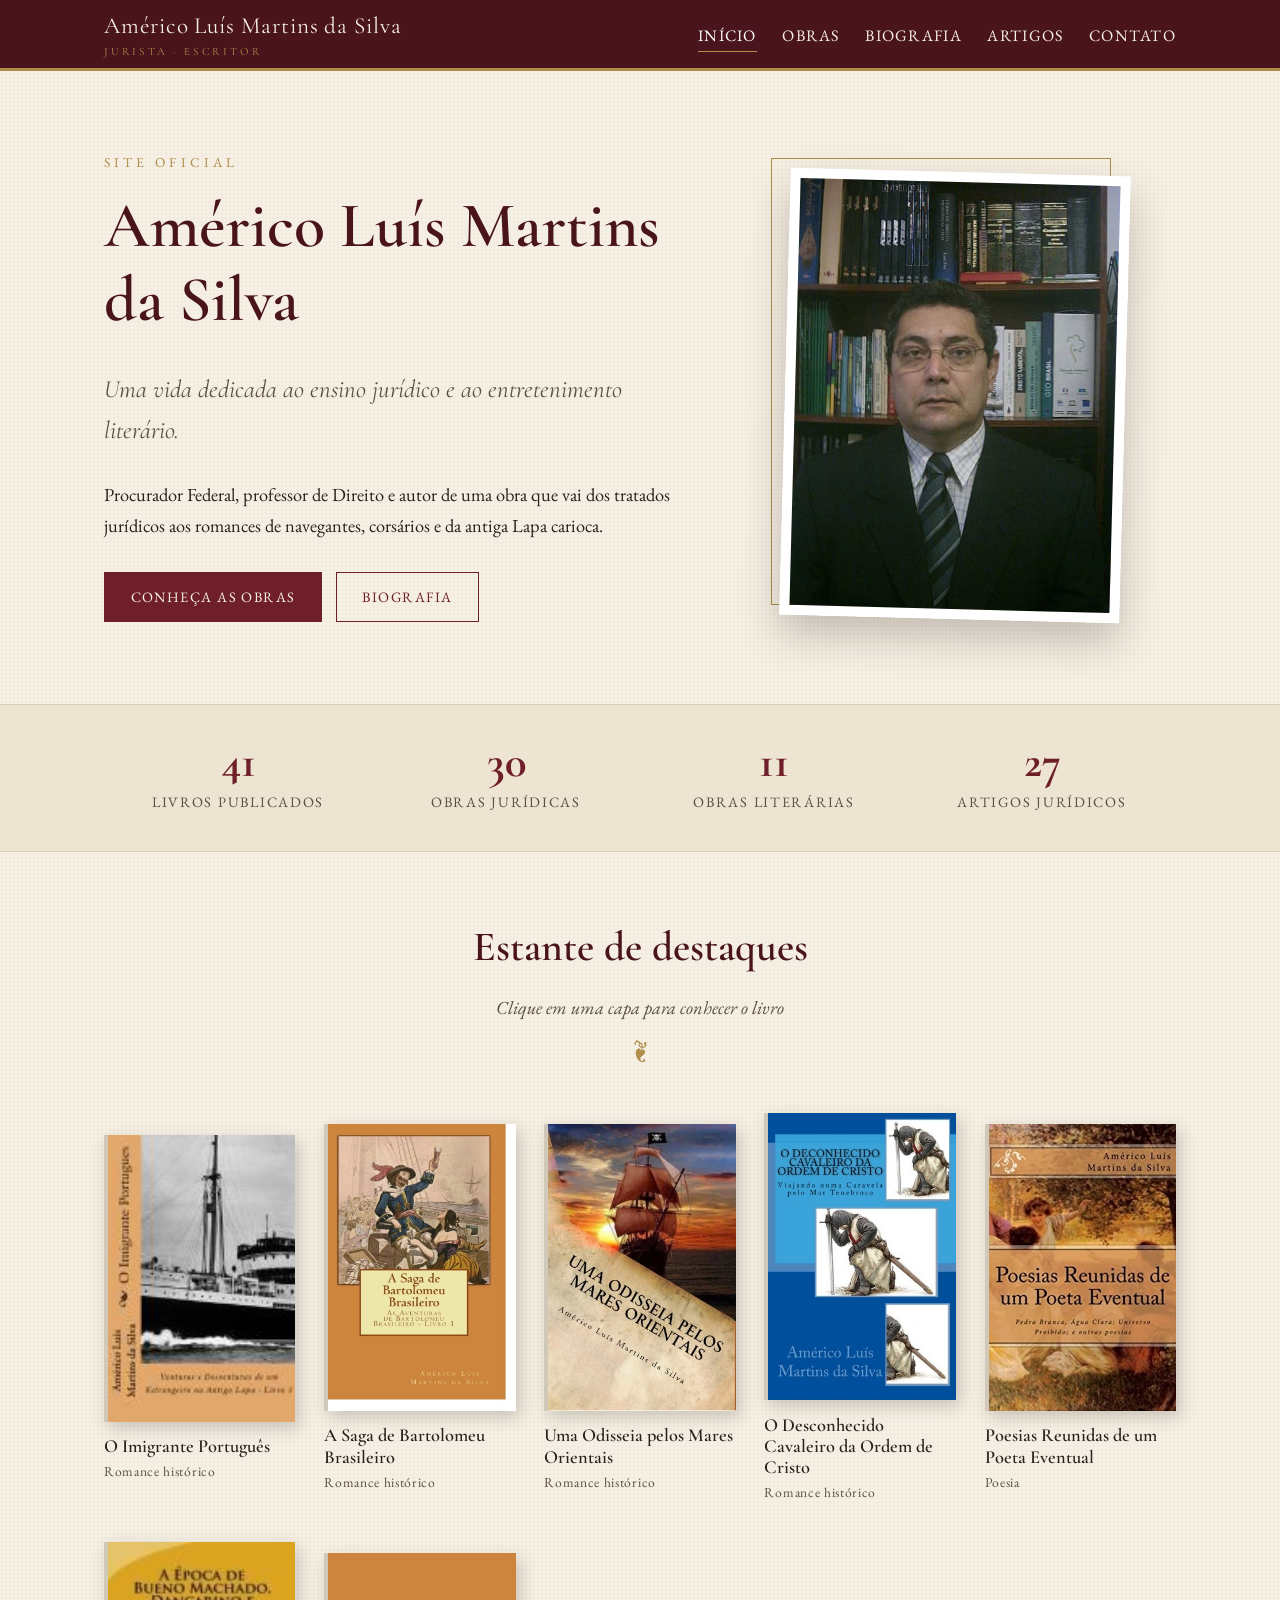
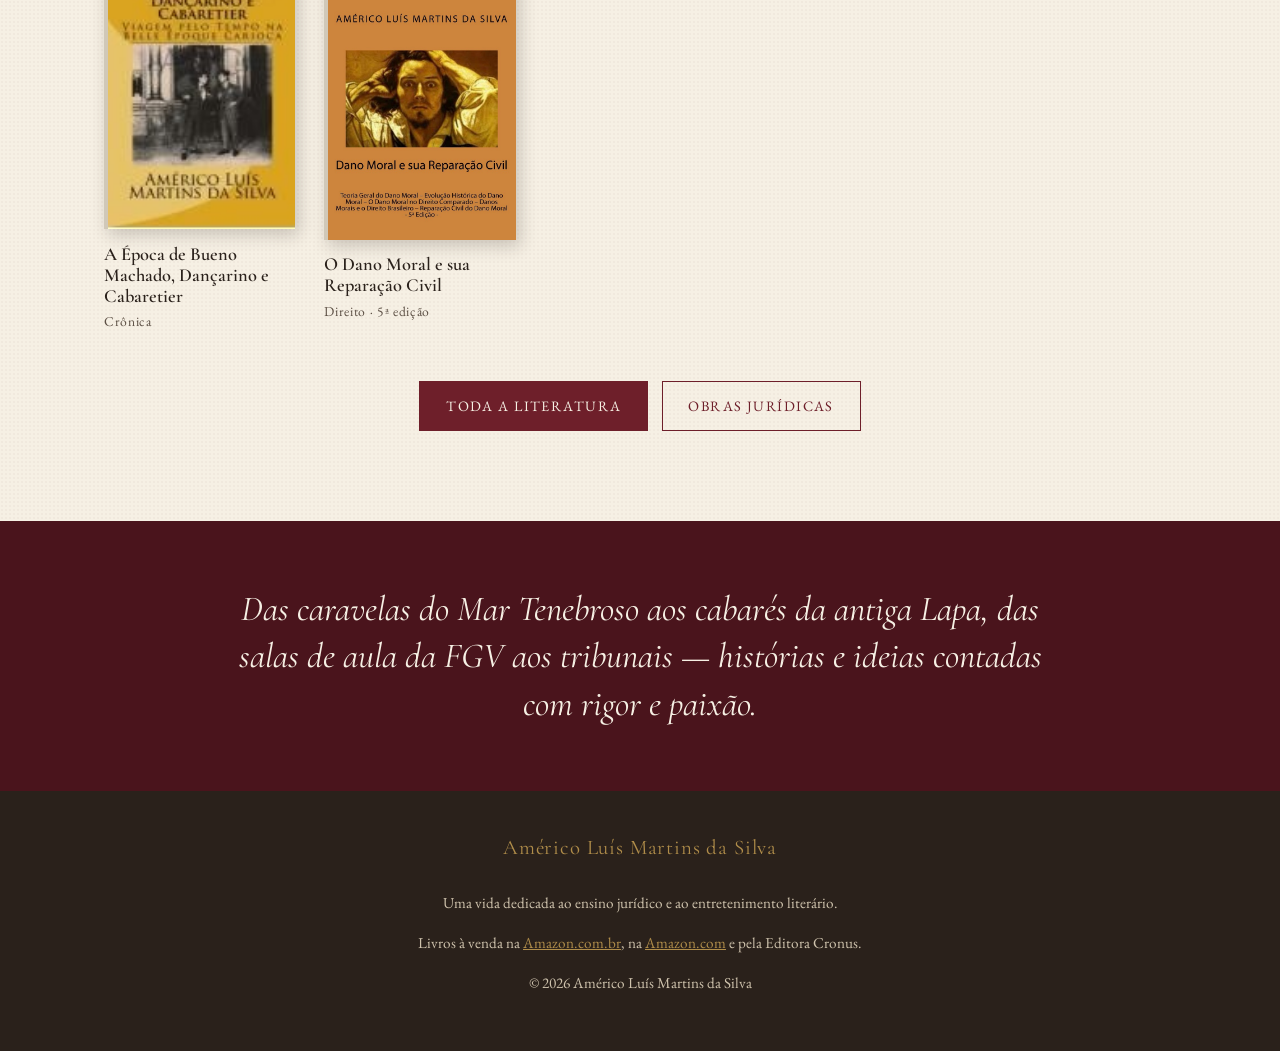
==== index.html @ 578643ec "Site novo de Américo Luís Martins da Silva Co-Authored-By: Claude Opus 5.5 <noreply@anthropic.com>" ====
<!doctype html>
<html lang="pt-BR">
<head>
  <meta charset="utf-8">
  <meta name="viewport" content="width=device-width, initial-scale=1">
  <title>Américo Luís Martins da Silva — Jurista e Escritor</title>
  <meta name="description" content="Site oficial de Américo Luís Martins da Silva, Procurador Federal, professor e autor de mais de 40 livros de Direito, romances históricos, contos e poesia.">
  <link rel="preconnect" href="https://fonts.googleapis.com">
  <link rel="preconnect" href="https://fonts.gstatic.com" crossorigin>
  <link href="https://fonts.googleapis.com/css2?family=Cormorant+Garamond:ital,wght@0,500;0,600;1,500&family=EB+Garamond:ital@0;1&display=swap" rel="stylesheet">
  <link rel="stylesheet" href="css/estilo.css">
</head>
<body>
  <header id="topo"></header>

  <main>
    <section class="heroi">
      <div class="container">
        <div>
          <div class="sobretitulo">Site oficial</div>
          <h1>Américo Luís Martins da Silva</h1>
          <p class="lema">Uma vida dedicada ao ensino jurídico e ao entretenimento literário.</p>
          <p>Procurador Federal, professor de Direito e autor de uma obra que vai dos tratados jurídicos aos romances de navegantes, corsários e da antiga Lapa carioca.</p>
          <p style="margin-top:2rem">
            <a class="botao" href="obras.html">Conheça as obras</a>
            <a class="botao vazado" href="biografia.html">Biografia</a>
          </p>
        </div>
        <figure class="retrato" style="margin:0">
          <img src="img/autor.jpg" alt="Retrato de Américo Luís Martins da Silva diante de sua estante de livros">
        </figure>
      </div>
    </section>

    <section class="numeros" aria-label="A obra em números">
      <div class="container">
        <div><strong data-conta="todas">0</strong><span>Livros publicados</span></div>
        <div><strong data-conta="direito">0</strong><span>Obras jurídicas</span></div>
        <div><strong data-conta="literatura">0</strong><span>Obras literárias</span></div>
        <div><strong>27</strong><span>Artigos jurídicos</span></div>
      </div>
    </section>

    <section class="secao">
      <div class="container">
        <div class="secao-titulo">
          <h2>Estante de destaques</h2>
          <p>Clique em uma capa para conhecer o livro</p>
        </div>
        <div class="estante" id="destaques"></div>
        <p style="text-align:center;margin-top:3rem">
          <a class="botao" href="obras.html#literatura">Toda a literatura</a>
          <a class="botao vazado" href="obras.html#direito">Obras jurídicas</a>
        </p>
      </div>
    </section>

    <section class="citacao">
      <blockquote>
        Das caravelas do Mar Tenebroso aos cabarés da antiga Lapa, das salas de aula da FGV aos tribunais — histórias e ideias contadas com rigor e paixão.
      </blockquote>
    </section>
  </main>

  <footer id="rodape"></footer>
  <script src="js/obras.js"></script>
  <script src="js/site.js"></script>
</body>
</html>
---- css/estilo.css ----
/* Américo Luís Martins da Silva — estilo clássico literário */
:root {
  --papel: #f6f0e4;
  --papel-2: #ede4d1;
  --tinta: #2a211b;
  --tinta-suave: #5c4f44;
  --vinho: #6e1f2a;
  --vinho-escuro: #4a141c;
  --ouro: #b08d4a;
  --linha: #d8ccb4;
  --serif-titulo: "Cormorant Garamond", "Garamond", "Times New Roman", serif;
  --serif-texto: "EB Garamond", "Georgia", serif;
  --largura: 1120px;
}
* { box-sizing: border-box; }
html { scroll-behavior: smooth; }
body {
  margin: 0; background: var(--papel); color: var(--tinta);
  font-family: var(--serif-texto); font-size: 1.15rem; line-height: 1.65;
  background-image: radial-gradient(rgba(110,31,42,.035) 1px, transparent 1px);
  background-size: 4px 4px;
}
img { max-width: 100%; display: block; }
a { color: var(--vinho); }
a:hover { color: var(--vinho-escuro); }
h1, h2, h3 { font-family: var(--serif-titulo); font-weight: 600; line-height: 1.15; margin: 0 0 .5em; }
.container { max-width: var(--largura); margin: 0 auto; padding: 0 1.5rem; }

/* Cabeçalho */
.topo { background: var(--vinho-escuro); color: var(--papel); border-bottom: 3px solid var(--ouro); position: sticky; top: 0; z-index: 10; }
.topo .container { display: flex; align-items: center; justify-content: space-between; gap: 1rem; min-height: 68px; }
.marca { font-family: var(--serif-titulo); font-size: 1.45rem; letter-spacing: .04em; color: var(--papel); text-decoration: none; white-space: nowrap; }
.marca:hover { color: #fff; }
.marca small { display: block; font-size: .7rem; letter-spacing: .25em; text-transform: uppercase; color: var(--ouro); margin-top: -2px; }
.menu { display: flex; gap: 1.6rem; list-style: none; margin: 0; padding: 0; }
.menu a { color: var(--papel); text-decoration: none; font-size: 1rem; letter-spacing: .08em; text-transform: uppercase; padding: .3rem 0; border-bottom: 1px solid transparent; }
.menu a:hover, .menu a[aria-current="page"] { border-bottom-color: var(--ouro); color: #fff; }
.menu-botao { display: none; background: none; border: 1px solid var(--ouro); color: var(--papel); font: inherit; padding: .3rem .7rem; cursor: pointer; }

/* Herói */
.heroi { padding: 5rem 0 4rem; border-bottom: 1px solid var(--linha); }
.heroi .container { display: grid; grid-template-columns: 1.3fr 1fr; gap: 3.5rem; align-items: center; }
.sobretitulo { font-size: .85rem; letter-spacing: .3em; text-transform: uppercase; color: var(--ouro); margin-bottom: 1rem; }
.heroi h1 { font-size: clamp(2.6rem, 5vw, 4.2rem); color: var(--vinho-escuro); }
.heroi .lema { font-family: var(--serif-titulo); font-style: italic; font-size: 1.55rem; color: var(--tinta-suave); margin-bottom: 1.8rem; }
.ornamento { color: var(--ouro); font-size: 1.4rem; letter-spacing: .6em; margin: 1rem 0; }
.retrato { position: relative; justify-self: center; max-width: 340px; }
.retrato img { border: 10px solid #fff; box-shadow: 0 18px 40px rgba(42,33,27,.25); transform: rotate(1.5deg); }
.retrato::before { content: ""; position: absolute; inset: -14px 14px 14px -14px; border: 1px solid var(--ouro); }

.botao { display: inline-block; background: var(--vinho); color: var(--papel); text-decoration: none; padding: .75rem 1.6rem; letter-spacing: .1em; text-transform: uppercase; font-size: .9rem; border: 1px solid var(--vinho); transition: background .2s; }
.botao:hover { background: var(--vinho-escuro); color: #fff; }
.botao.vazado { background: transparent; color: var(--vinho); margin-left: .6rem; }
.botao.vazado:hover { background: var(--vinho); color: var(--papel); }

/* Números */
.numeros { background: var(--papel-2); border-bottom: 1px solid var(--linha); }
.numeros .container { display: grid; grid-template-columns: repeat(4, 1fr); text-align: center; padding: 2.2rem 1.5rem; }
.numeros strong { display: block; font-family: var(--serif-titulo); font-size: 2.8rem; color: var(--vinho); line-height: 1; }
.numeros span { font-size: .9rem; letter-spacing: .12em; text-transform: uppercase; color: var(--tinta-suave); }

/* Seções */
.secao { padding: 4.5rem 0; }
.secao-titulo { text-align: center; margin-bottom: 2.8rem; }
.secao-titulo h2 { font-size: 2.6rem; color: var(--vinho-escuro); }
.secao-titulo p { color: var(--tinta-suave); font-style: italic; margin: 0; }
.secao-titulo::after { content: "❦"; display: block; color: var(--ouro); font-size: 1.5rem; margin-top: .4rem; }

/* Estante de livros */
.estante { display: grid; grid-template-columns: repeat(auto-fill, minmax(190px, 1fr)); gap: 2.4rem 1.8rem; }
.livro { background: none; border: 0; padding: 0; text-align: left; cursor: pointer; font: inherit; color: inherit; }
.livro .capa { aspect-ratio: 2/3; background: var(--papel-2); overflow: hidden; box-shadow: 4px 6px 16px rgba(42,33,27,.22); transition: transform .25s, box-shadow .25s; border-left: 4px solid rgba(0,0,0,.12); }
.livro .capa img { width: 100%; height: 100%; object-fit: cover; }
.livro:hover .capa, .livro:focus-visible .capa { transform: translateY(-6px) rotate(-1deg); box-shadow: 8px 14px 26px rgba(42,33,27,.3); }
.livro h3 { font-size: 1.15rem; margin: .9rem 0 .2rem; }
.livro .meta { font-size: .85rem; color: var(--tinta-suave); letter-spacing: .05em; }

/* Filtros */
.filtros { display: flex; flex-wrap: wrap; justify-content: center; gap: .6rem; margin-bottom: 2.5rem; }
.filtros button { font: inherit; font-size: .95rem; background: transparent; border: 1px solid var(--linha); color: var(--tinta); padding: .4rem 1rem; cursor: pointer; border-radius: 2px; }
.filtros button[aria-pressed="true"] { background: var(--vinho); border-color: var(--vinho); color: var(--papel); }
.busca { display: block; margin: 0 auto 1.5rem; width: min(420px, 100%); font: inherit; padding: .6rem 1rem; border: 1px solid var(--linha); background: #fffdf8; }

/* Janela do livro */
dialog.ficha { border: 0; padding: 0; max-width: 820px; width: calc(100% - 2rem); background: var(--papel); box-shadow: 0 30px 80px rgba(0,0,0,.4); }
dialog.ficha::backdrop { background: rgba(42,20,25,.6); }
.ficha-corpo { display: grid; grid-template-columns: 240px 1fr; gap: 2rem; padding: 2.2rem; }
.ficha-corpo img { box-shadow: 4px 6px 16px rgba(42,33,27,.25); }
.ficha h2 { font-size: 2rem; color: var(--vinho-escuro); }
.ficha .serie { font-style: italic; color: var(--tinta-suave); margin-bottom: .8rem; }
.ficha .isbn { font-size: .85rem; color: var(--tinta-suave); margin: 1rem 0 1.4rem; }
.ficha-fechar { position: absolute; top: .6rem; right: .8rem; background: none; border: 0; font-size: 2rem; color: var(--tinta-suave); cursor: pointer; line-height: 1; }

/* Texto corrido */
.texto { max-width: 760px; margin: 0 auto; }
.texto p:first-of-type::first-letter { font-family: var(--serif-titulo); float: left; font-size: 4.2rem; line-height: .85; padding: .3rem .5rem 0 0; color: var(--vinho); }
.bio-grade { display: grid; grid-template-columns: 300px 1fr; gap: 3rem; align-items: start; }
.bio-grade .retrato { position: sticky; top: 100px; }
.lista-docencia { list-style: none; padding: 0; }
.lista-docencia li { padding: .6rem 0 .6rem 1.6rem; border-bottom: 1px dotted var(--linha); position: relative; }
.lista-docencia li::before { content: "§"; position: absolute; left: 0; color: var(--ouro); }

/* Artigos */
.artigos { counter-reset: art; list-style: none; padding: 0; max-width: 860px; margin: 0 auto 3rem; }
.artigos li { counter-increment: art; padding: 1rem 0 1rem 3.2rem; border-bottom: 1px solid var(--linha); position: relative; }
.artigos li::before { content: counter(art, upper-roman); position: absolute; left: 0; top: 1rem; font-family: var(--serif-titulo); color: var(--ouro); font-size: 1.2rem; width: 2.6rem; text-align: right; }
.artigos strong { font-family: var(--serif-titulo); font-size: 1.25rem; }
.artigos span { display: block; font-size: .95rem; color: var(--tinta-suave); }
.subtitulo { font-family: var(--serif-titulo); font-size: 1.8rem; color: var(--vinho); text-align: center; margin: 3rem 0 1.5rem; }

/* Contato */
.contato-cartao { max-width: 640px; margin: 0 auto; background: #fffdf8; border: 1px solid var(--linha); padding: 3rem; text-align: center; box-shadow: 0 10px 30px rgba(42,33,27,.08); position: relative; }
.contato-cartao::before { content: ""; position: absolute; inset: 10px; border: 1px solid var(--ouro); pointer-events: none; }
.contato-cartao dl { margin: 2rem 0; }
.contato-cartao dt { font-size: .8rem; letter-spacing: .25em; text-transform: uppercase; color: var(--ouro); margin-top: 1.2rem; }
.contato-cartao dd { margin: .2rem 0 0; font-size: 1.3rem; }

/* Citação */
.citacao { background: var(--vinho-escuro); color: var(--papel); text-align: center; padding: 4rem 1.5rem; }
.citacao blockquote { font-family: var(--serif-titulo); font-style: italic; font-size: clamp(1.5rem, 3vw, 2.2rem); max-width: 820px; margin: 0 auto; line-height: 1.35; }
.citacao cite { display: block; margin-top: 1rem; font-style: normal; letter-spacing: .2em; text-transform: uppercase; font-size: .85rem; color: var(--ouro); }

/* Rodapé */
.rodape { background: var(--tinta); color: #cfc3ad; padding: 2.5rem 0; font-size: .95rem; text-align: center; }
.rodape a { color: var(--ouro); }
.rodape .marca { font-size: 1.3rem; display: inline-block; margin-bottom: .6rem; }

/* Responsivo */
@media (max-width: 860px) {
  .heroi .container, .bio-grade, .ficha-corpo { grid-template-columns: 1fr; }
  .heroi { padding: 3rem 0; text-align: center; }
  .retrato { max-width: 260px; }
  .bio-grade .retrato { position: static; margin: 0 auto; }
  .ficha-corpo img { max-width: 200px; margin: 0 auto; }
  .numeros .container { grid-template-columns: repeat(2, 1fr); gap: 1.5rem; }
  .menu-botao { display: block; }
  .menu { display: none; position: absolute; top: 100%; left: 0; right: 0; flex-direction: column; gap: 0; background: var(--vinho-escuro); border-bottom: 3px solid var(--ouro); }
  .menu.aberto { display: flex; }
  .menu a { display: block; padding: .9rem 1.5rem; }
  .estante { grid-template-columns: repeat(auto-fill, minmax(140px, 1fr)); gap: 1.8rem 1.2rem; }
  .botao.vazado { margin: .8rem 0 0; }
}
@media (prefers-reduced-motion: reduce) { * { transition: none !important; scroll-behavior: auto !important; } }
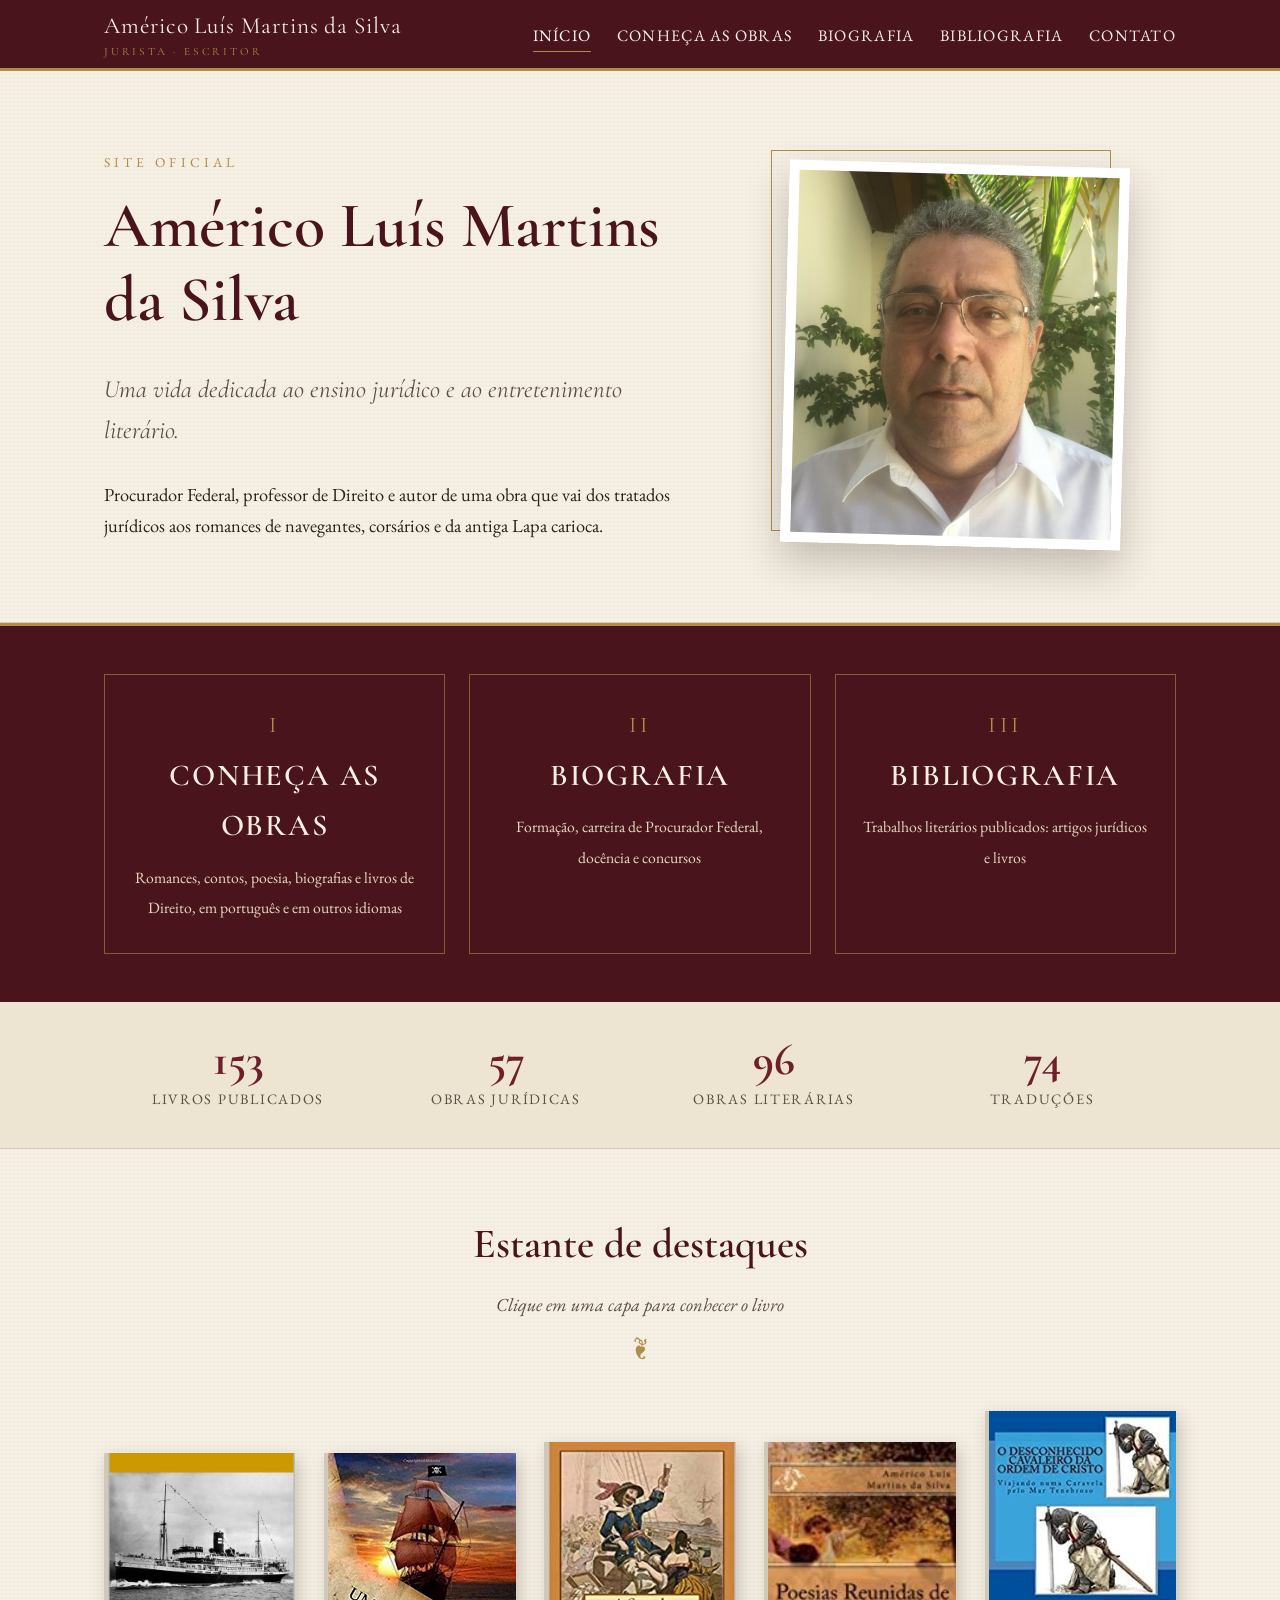
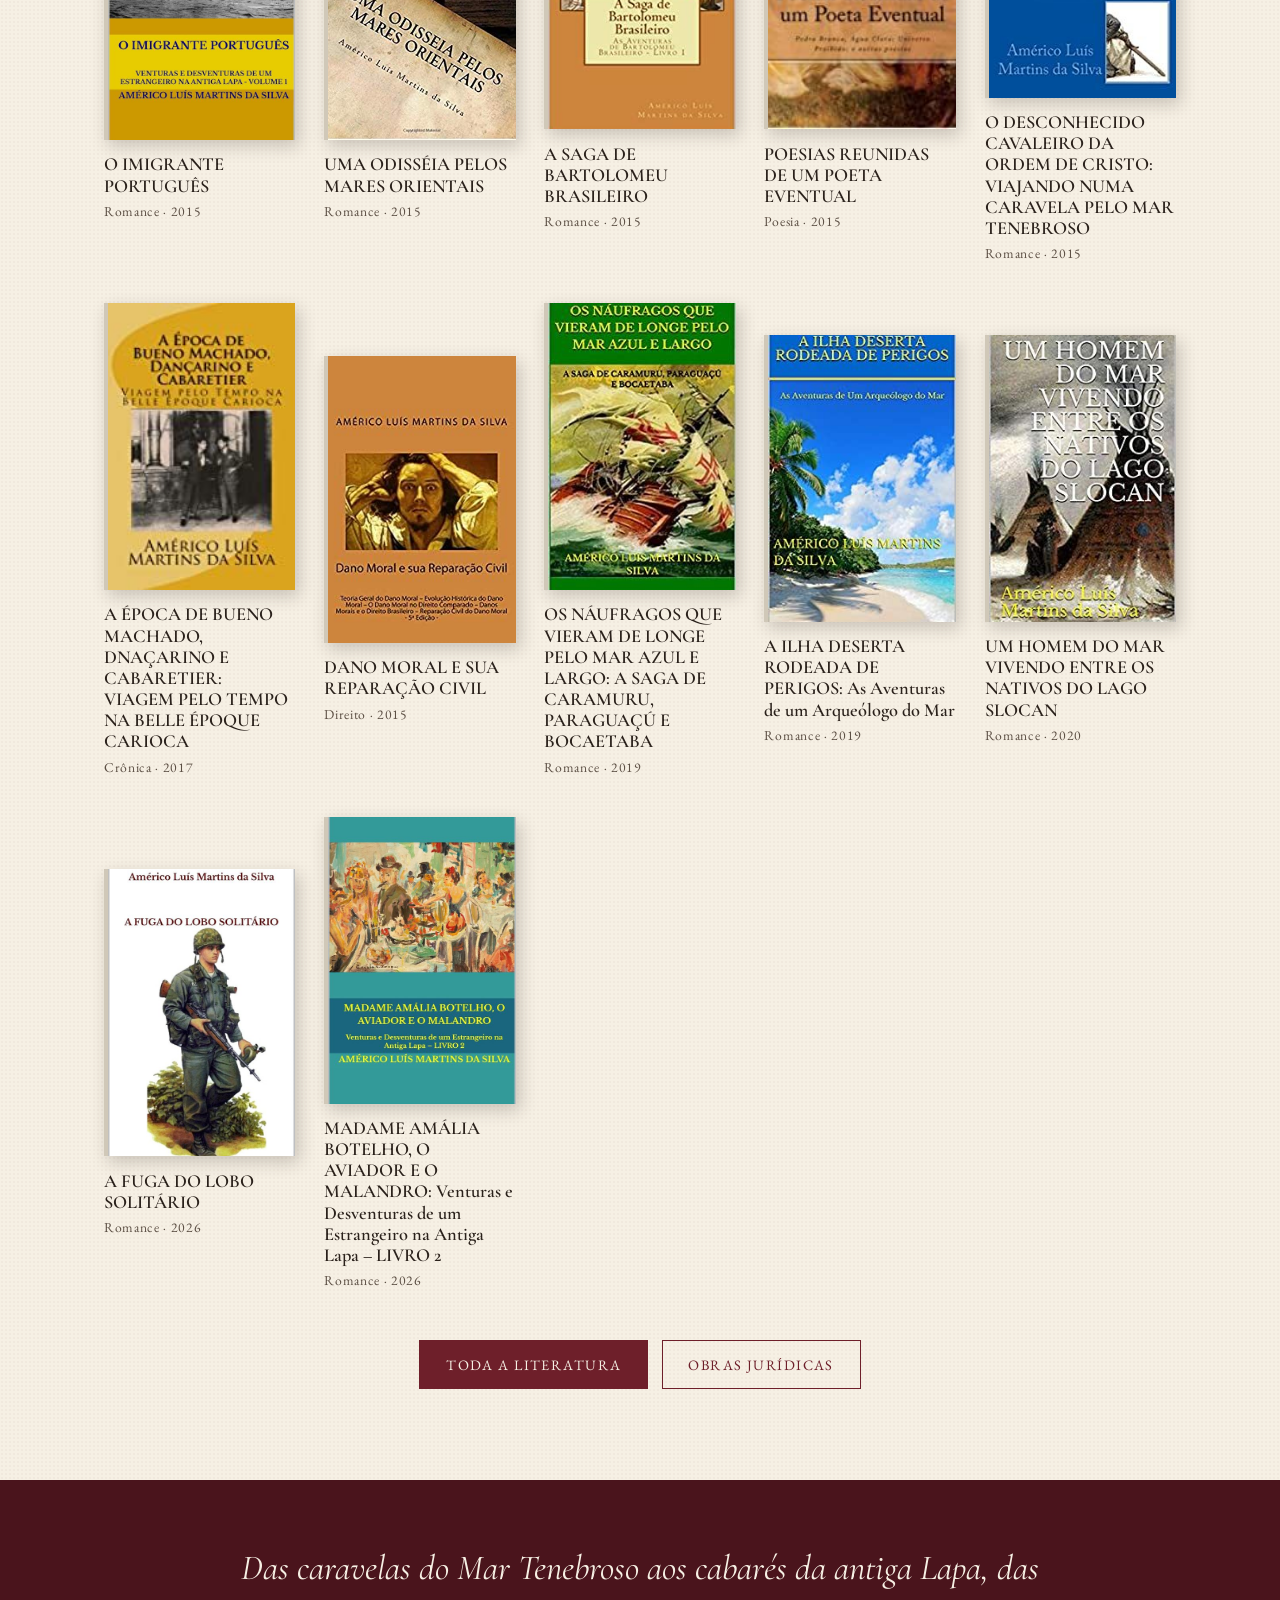
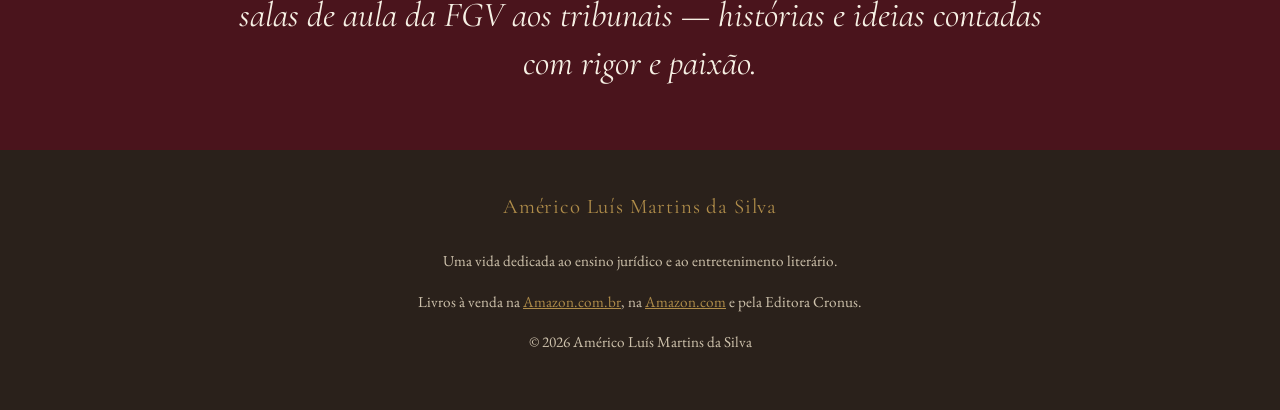
==== commit 04c4f0ea: "Catálogo com as 153 obras do cadastro, três acessos na entrada, foto nova e bibliografia atualizada " ====
--- a/index.html
+++ b/index.html
@@ -21,23 +21,39 @@
           <h1>Américo Luís Martins da Silva</h1>
           <p class="lema">Uma vida dedicada ao ensino jurídico e ao entretenimento literário.</p>
           <p>Procurador Federal, professor de Direito e autor de uma obra que vai dos tratados jurídicos aos romances de navegantes, corsários e da antiga Lapa carioca.</p>
-          <p style="margin-top:2rem">
-            <a class="botao" href="obras.html">Conheça as obras</a>
-            <a class="botao vazado" href="biografia.html">Biografia</a>
-          </p>
         </div>
         <figure class="retrato" style="margin:0">
-          <img src="img/autor.jpg" alt="Retrato de Américo Luís Martins da Silva diante de sua estante de livros">
+          <img src="img/autor.jpg" alt="Retrato de Américo Luís Martins da Silva">
         </figure>
       </div>
     </section>
+
+    <nav class="acessos" aria-label="Acessos principais">
+      <div class="container">
+        <a class="acesso" href="obras.html">
+          <span class="acesso-num">I</span>
+          <strong>Conheça as obras</strong>
+          <span>Romances, contos, poesia, biografias e livros de Direito, em português e em outros idiomas</span>
+        </a>
+        <a class="acesso" href="biografia.html">
+          <span class="acesso-num">II</span>
+          <strong>Biografia</strong>
+          <span>Formação, carreira de Procurador Federal, docência e concursos</span>
+        </a>
+        <a class="acesso" href="bibliografia.html">
+          <span class="acesso-num">III</span>
+          <strong>Bibliografia</strong>
+          <span>Trabalhos literários publicados: artigos jurídicos e livros</span>
+        </a>
+      </div>
+    </nav>
 
     <section class="numeros" aria-label="A obra em números">
       <div class="container">
         <div><strong data-conta="todas">0</strong><span>Livros publicados</span></div>
         <div><strong data-conta="direito">0</strong><span>Obras jurídicas</span></div>
         <div><strong data-conta="literatura">0</strong><span>Obras literárias</span></div>
-        <div><strong>27</strong><span>Artigos jurídicos</span></div>
+        <div><strong data-conta="traducoes">0</strong><span>Traduções</span></div>
       </div>
     </section>
 
--- a/css/estilo.css
+++ b/css/estilo.css
@@ -141,3 +141,39 @@
   .botao.vazado { margin: .8rem 0 0; }
 }
 @media (prefers-reduced-motion: reduce) { * { transition: none !important; scroll-behavior: auto !important; } }
+
+/* Bibliografia completa */
+.biblio { max-width: 900px; margin: 0 auto 2.5rem; padding-left: 2.6rem; }
+.biblio li { padding: .9rem 0 .9rem .4rem; border-bottom: 1px solid var(--linha); font-size: 1.02rem; text-align: justify; hyphens: auto; }
+.biblio li::marker { font-family: var(--serif-titulo); color: var(--ouro); font-weight: 600; }
+.biblio strong { font-family: var(--serif-titulo); font-size: 1.12rem; color: var(--vinho-escuro); }
+.categoria { text-align: center; font-size: 1.3rem; letter-spacing: .15em; text-transform: uppercase; color: var(--ouro); margin: 2rem 0 .8rem; }
+@media (max-width: 860px) { .biblio { padding-left: 1.6rem; } .biblio li { text-align: left; } }
+
+/* Biografia completa */
+.epigrafe { font-family: var(--serif-titulo); font-style: italic; font-size: 1.3rem; color: var(--tinta-suave); border-left: 3px solid var(--ouro); padding-left: 1.2rem; }
+.texto p.epigrafe::first-letter { all: unset; }
+.nome-nasc { font-weight: 600; margin-top: 1.5rem; }
+h2.bio-sec { font-size: 1.5rem; color: var(--vinho); margin: 2.4rem 0 .6rem; border-bottom: 1px solid var(--linha); padding-bottom: .3rem; }
+h3.bio-sec { font-size: 1.15rem; letter-spacing: .08em; color: var(--ouro); margin: 1.6rem 0 .4rem; }
+.bio-lista { padding-left: 2rem; margin: 0 0 1rem; max-width: none; }
+.bio-lista strong { font-size: 1.02rem; }
+.visite { margin-top: 2rem; }
+.bio-grade .texto p::first-letter { all: unset; }
+
+/* Filtro de idiomas e contador */
+.filtros.idiomas { margin-top: -1.6rem; }
+.filtros.idiomas button { font-size: .85rem; padding: .3rem .8rem; }
+.contador { text-align: center; color: var(--tinta-suave); font-style: italic; margin: -1.2rem 0 2rem; }
+.ficha .botao { margin-top: .4rem; }
+.ficha .botao.vazado { margin-left: .4rem; }
+
+/* Três acessos da página inicial */
+.acessos { background: var(--vinho-escuro); padding: 3rem 0; border-top: 3px solid var(--ouro); }
+.acessos .container { display: grid; grid-template-columns: repeat(3, 1fr); gap: 1.5rem; }
+.acesso { display: block; text-decoration: none; color: var(--papel); border: 1px solid rgba(176,141,74,.6); padding: 2rem 1.6rem; text-align: center; transition: background .2s, transform .2s; }
+.acesso:hover, .acesso:focus-visible { background: rgba(255,255,255,.06); transform: translateY(-4px); color: #fff; }
+.acesso-num { display: block; font-family: var(--serif-titulo); color: var(--ouro); font-size: 1.4rem; letter-spacing: .2em; }
+.acesso strong { display: block; font-family: var(--serif-titulo); font-size: 1.9rem; font-weight: 600; margin: .4rem 0 .6rem; text-transform: uppercase; letter-spacing: .06em; }
+.acesso span:last-child { font-size: .98rem; color: #e6d9c2; }
+@media (max-width: 860px) { .acessos .container { grid-template-columns: 1fr; } }
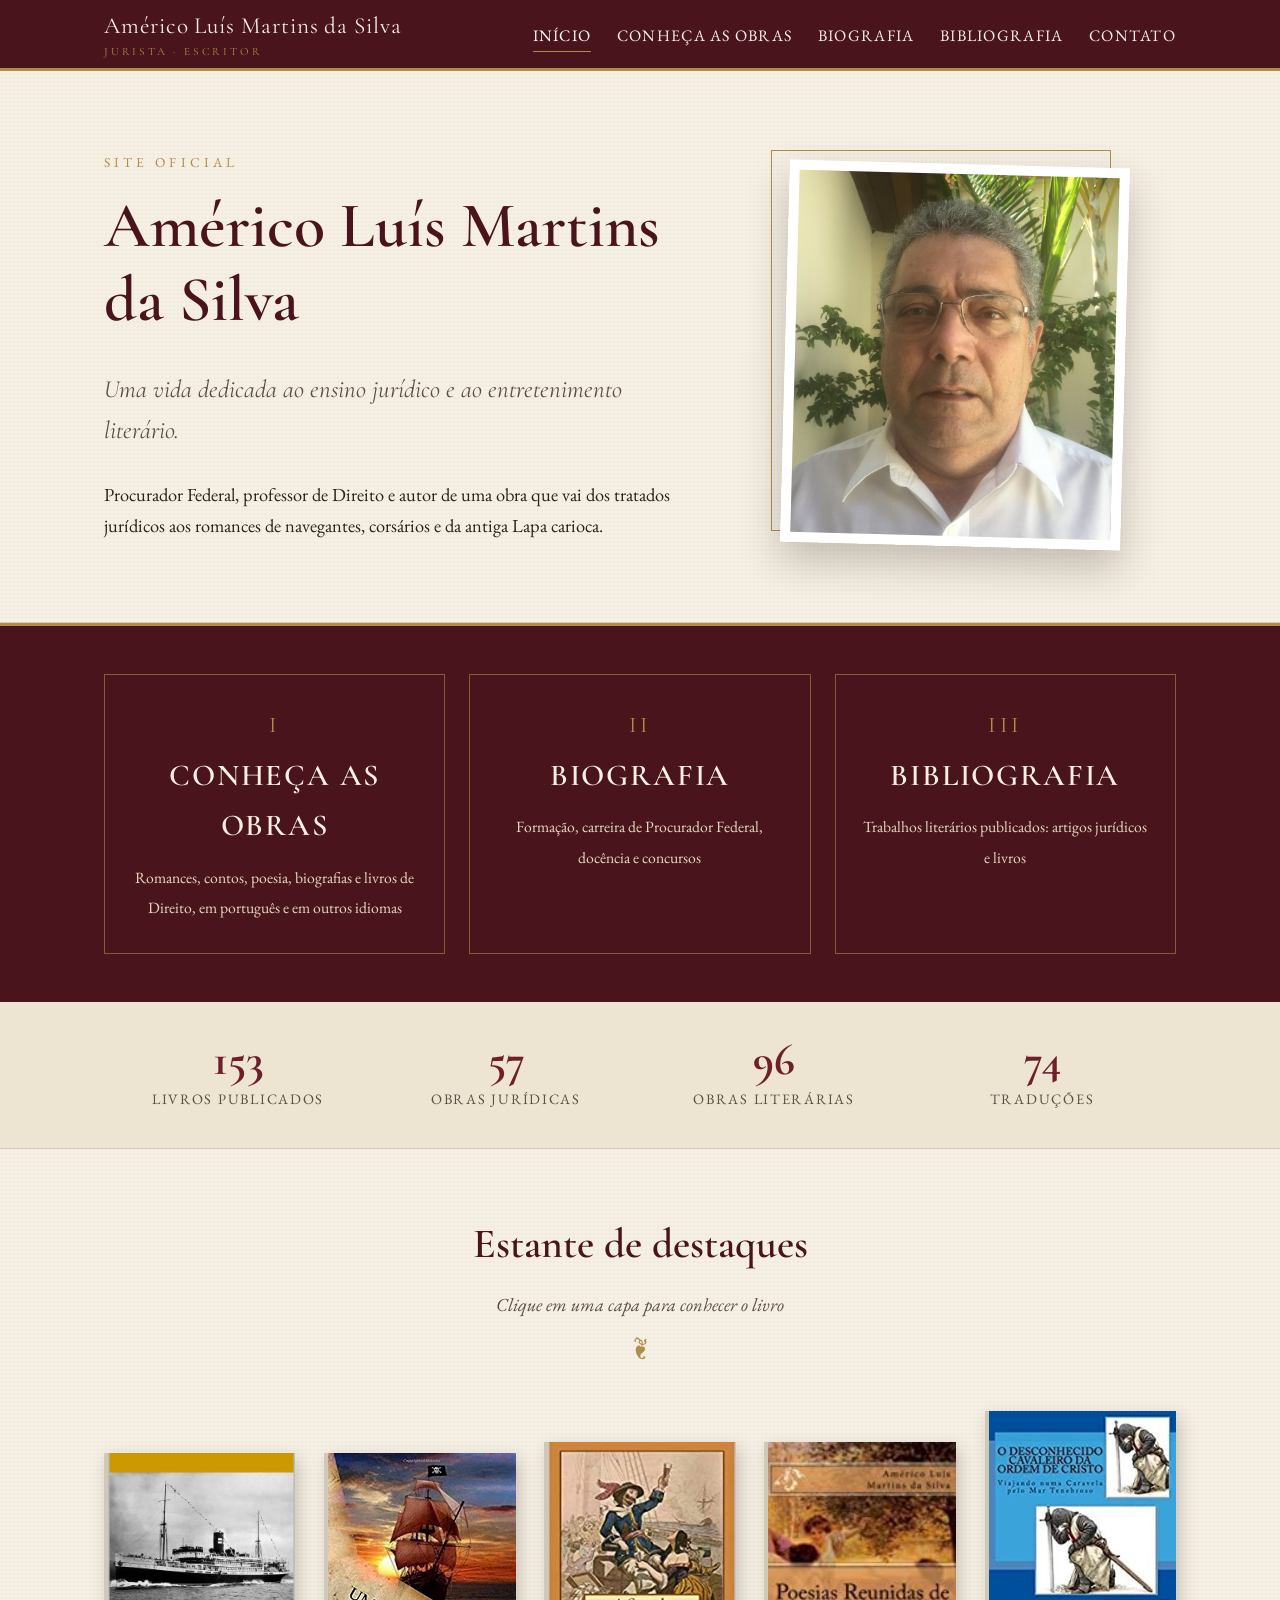
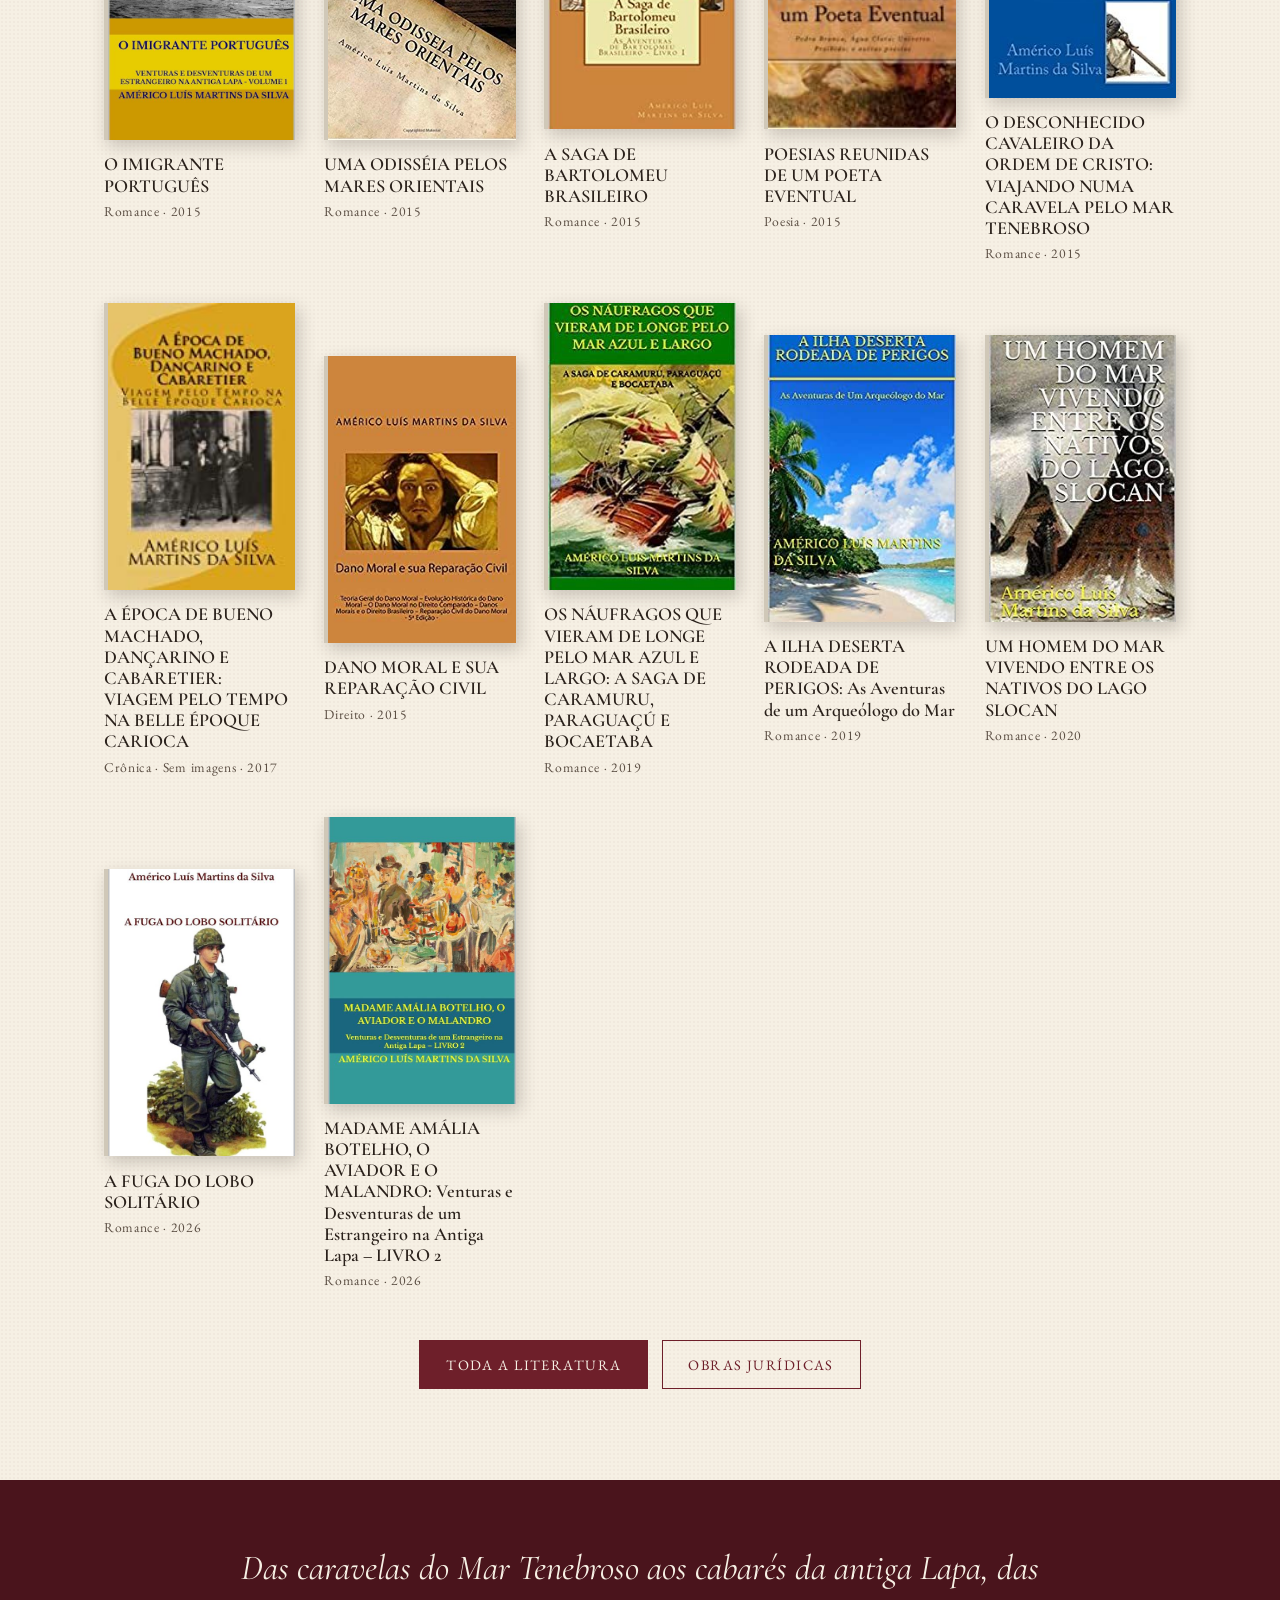
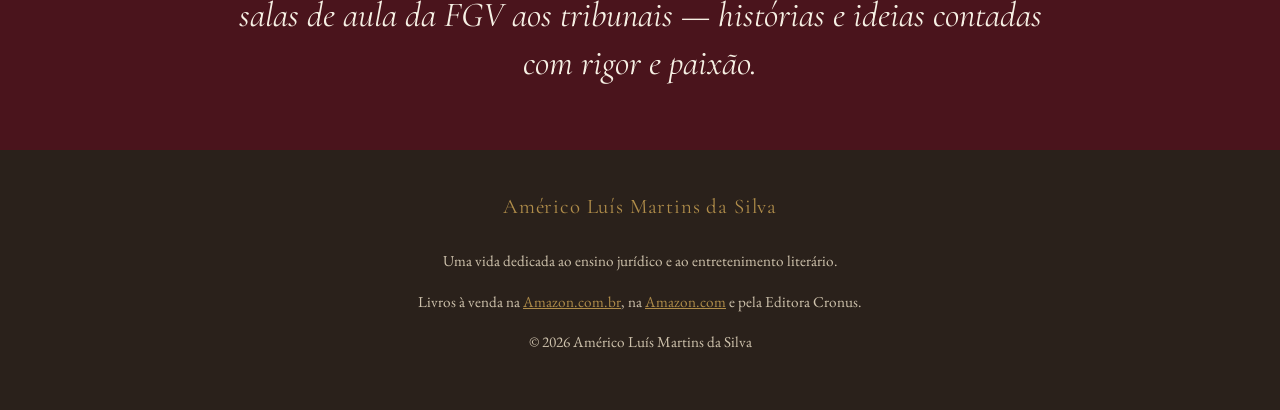
==== commit 903c3946: "Versão nos arquivos de código para evitar cache antigo Co-Authored-By: Claude Opus 5.5 <noreply@anth" ====
--- a/index.html
+++ b/index.html
@@ -8,7 +8,7 @@
   <link rel="preconnect" href="https://fonts.googleapis.com">
   <link rel="preconnect" href="https://fonts.gstatic.com" crossorigin>
   <link href="https://fonts.googleapis.com/css2?family=Cormorant+Garamond:ital,wght@0,500;0,600;1,500&family=EB+Garamond:ital@0;1&display=swap" rel="stylesheet">
-  <link rel="stylesheet" href="css/estilo.css">
+  <link rel="stylesheet" href="css/estilo.css?v=202611071724">
 </head>
 <body>
   <header id="topo"></header>
@@ -79,7 +79,7 @@
   </main>
 
   <footer id="rodape"></footer>
-  <script src="js/obras.js"></script>
-  <script src="js/site.js"></script>
+  <script src="js/obras.js?v=202611071724"></script>
+  <script src="js/site.js?v=202611071724"></script>
 </body>
 </html>
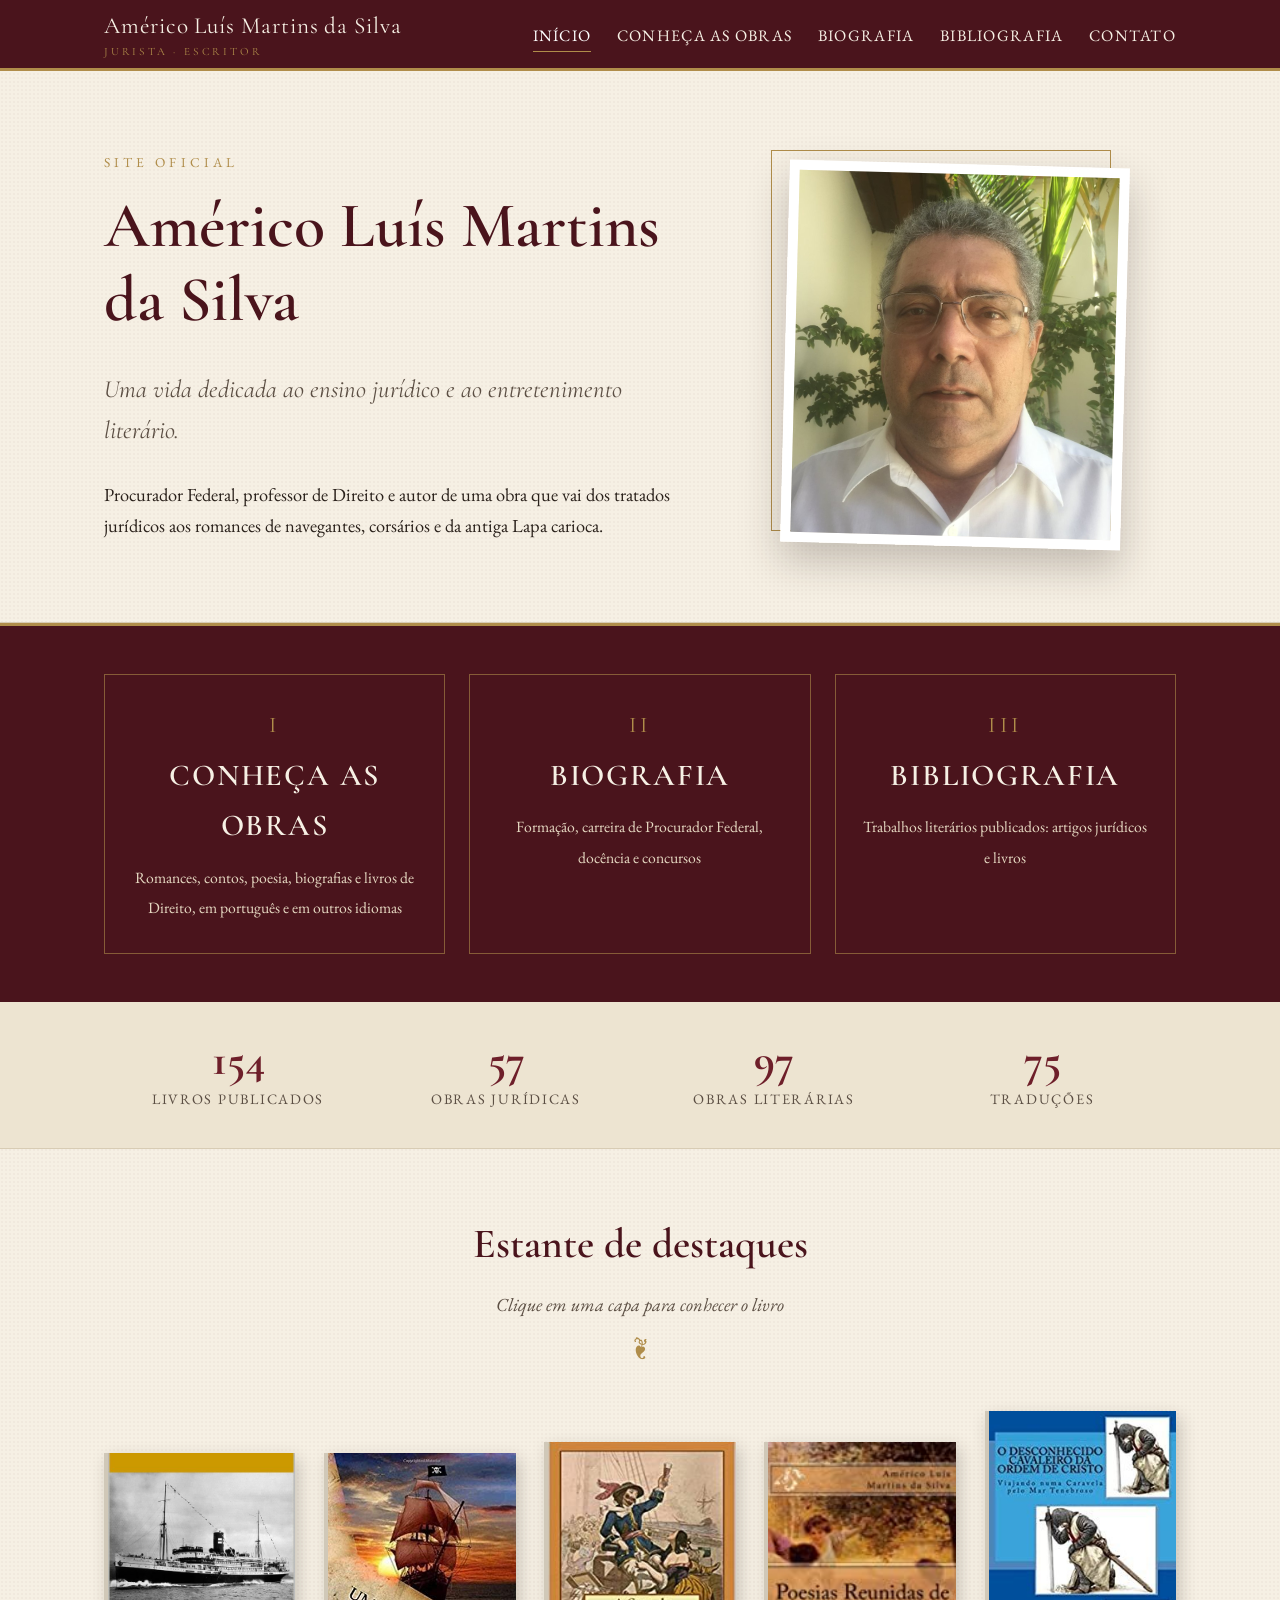
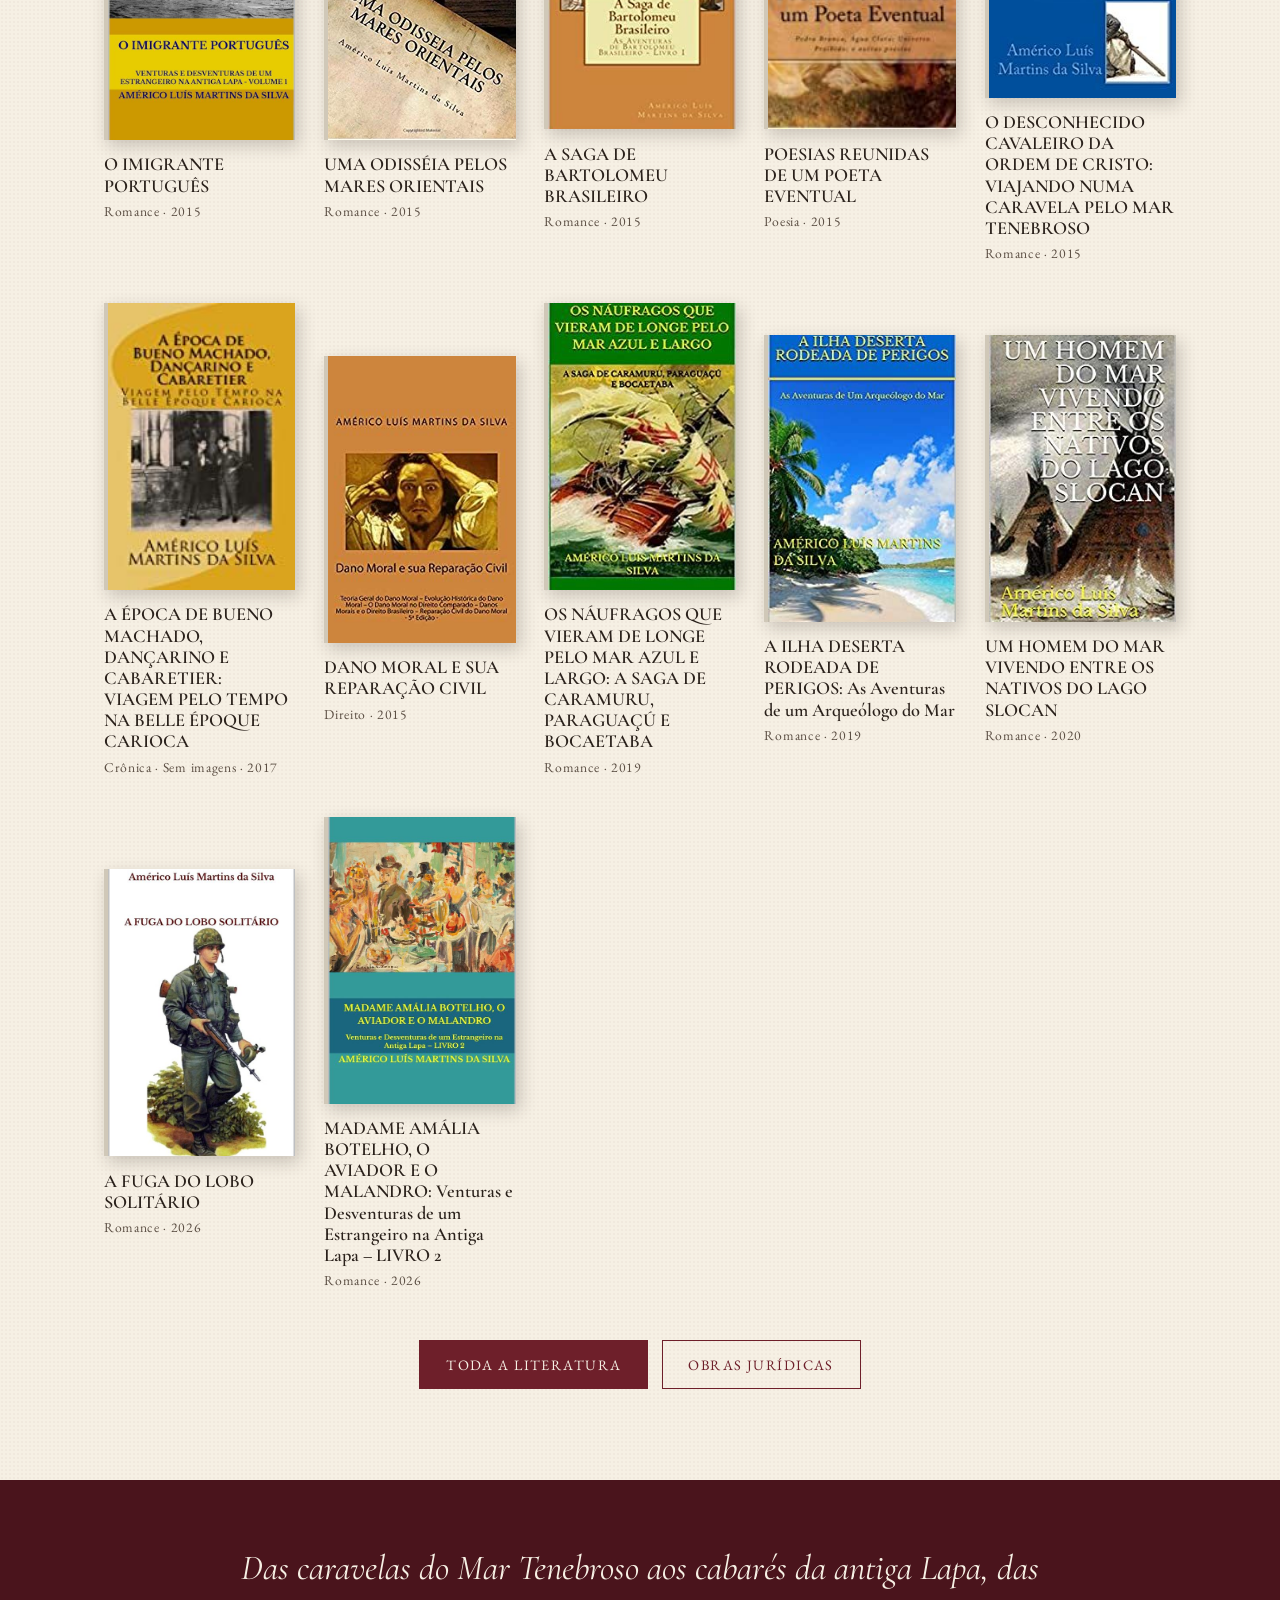
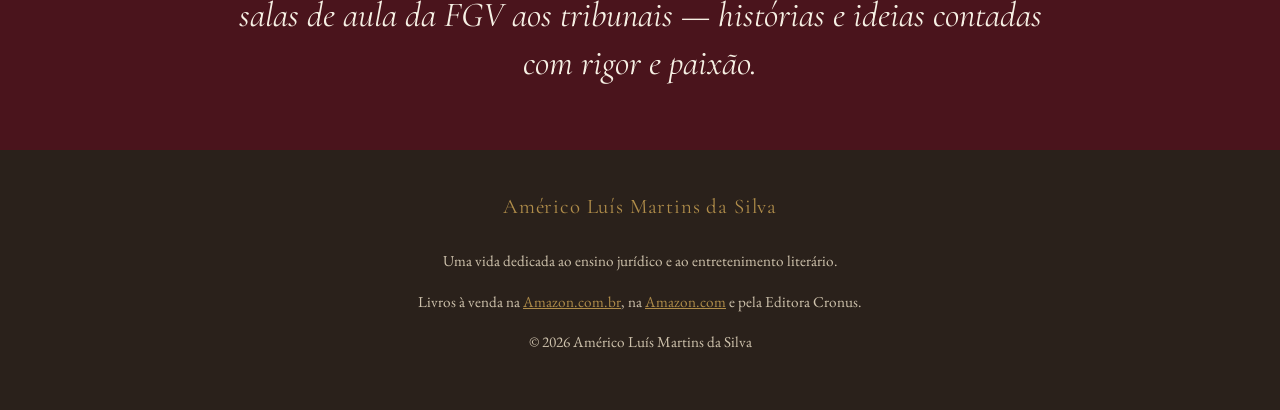
==== commit f15204b4: "Coautoria da Carolina, livro 154 e campo de coautoria no painel Co-Authored-By: Claude Opus 5.5 <nor" ====
--- a/index.html
+++ b/index.html
@@ -8,7 +8,7 @@
   <link rel="preconnect" href="https://fonts.googleapis.com">
   <link rel="preconnect" href="https://fonts.gstatic.com" crossorigin>
   <link href="https://fonts.googleapis.com/css2?family=Cormorant+Garamond:ital,wght@0,500;0,600;1,500&family=EB+Garamond:ital@0;1&display=swap" rel="stylesheet">
-  <link rel="stylesheet" href="css/estilo.css?v=202611071724">
+  <link rel="stylesheet" href="css/estilo.css?v=202611092038">
 </head>
 <body>
   <header id="topo"></header>
@@ -79,7 +79,7 @@
   </main>
 
   <footer id="rodape"></footer>
-  <script src="js/obras.js?v=202611071724"></script>
-  <script src="js/site.js?v=202611071724"></script>
+  <script src="js/obras.js?v=202611092038"></script>
+  <script src="js/site.js?v=202611092038"></script>
 </body>
 </html>
--- a/css/estilo.css
+++ b/css/estilo.css
@@ -177,3 +177,6 @@
 .acesso strong { display: block; font-family: var(--serif-titulo); font-size: 1.9rem; font-weight: 600; margin: .4rem 0 .6rem; text-transform: uppercase; letter-spacing: .06em; }
 .acesso span:last-child { font-size: .98rem; color: #e6d9c2; }
 @media (max-width: 860px) { .acessos .container { grid-template-columns: 1fr; } }
+
+/* Cartão destacado na prévia do painel */
+.livro.destacado .capa { outline: 4px solid var(--ouro); outline-offset: 6px; }
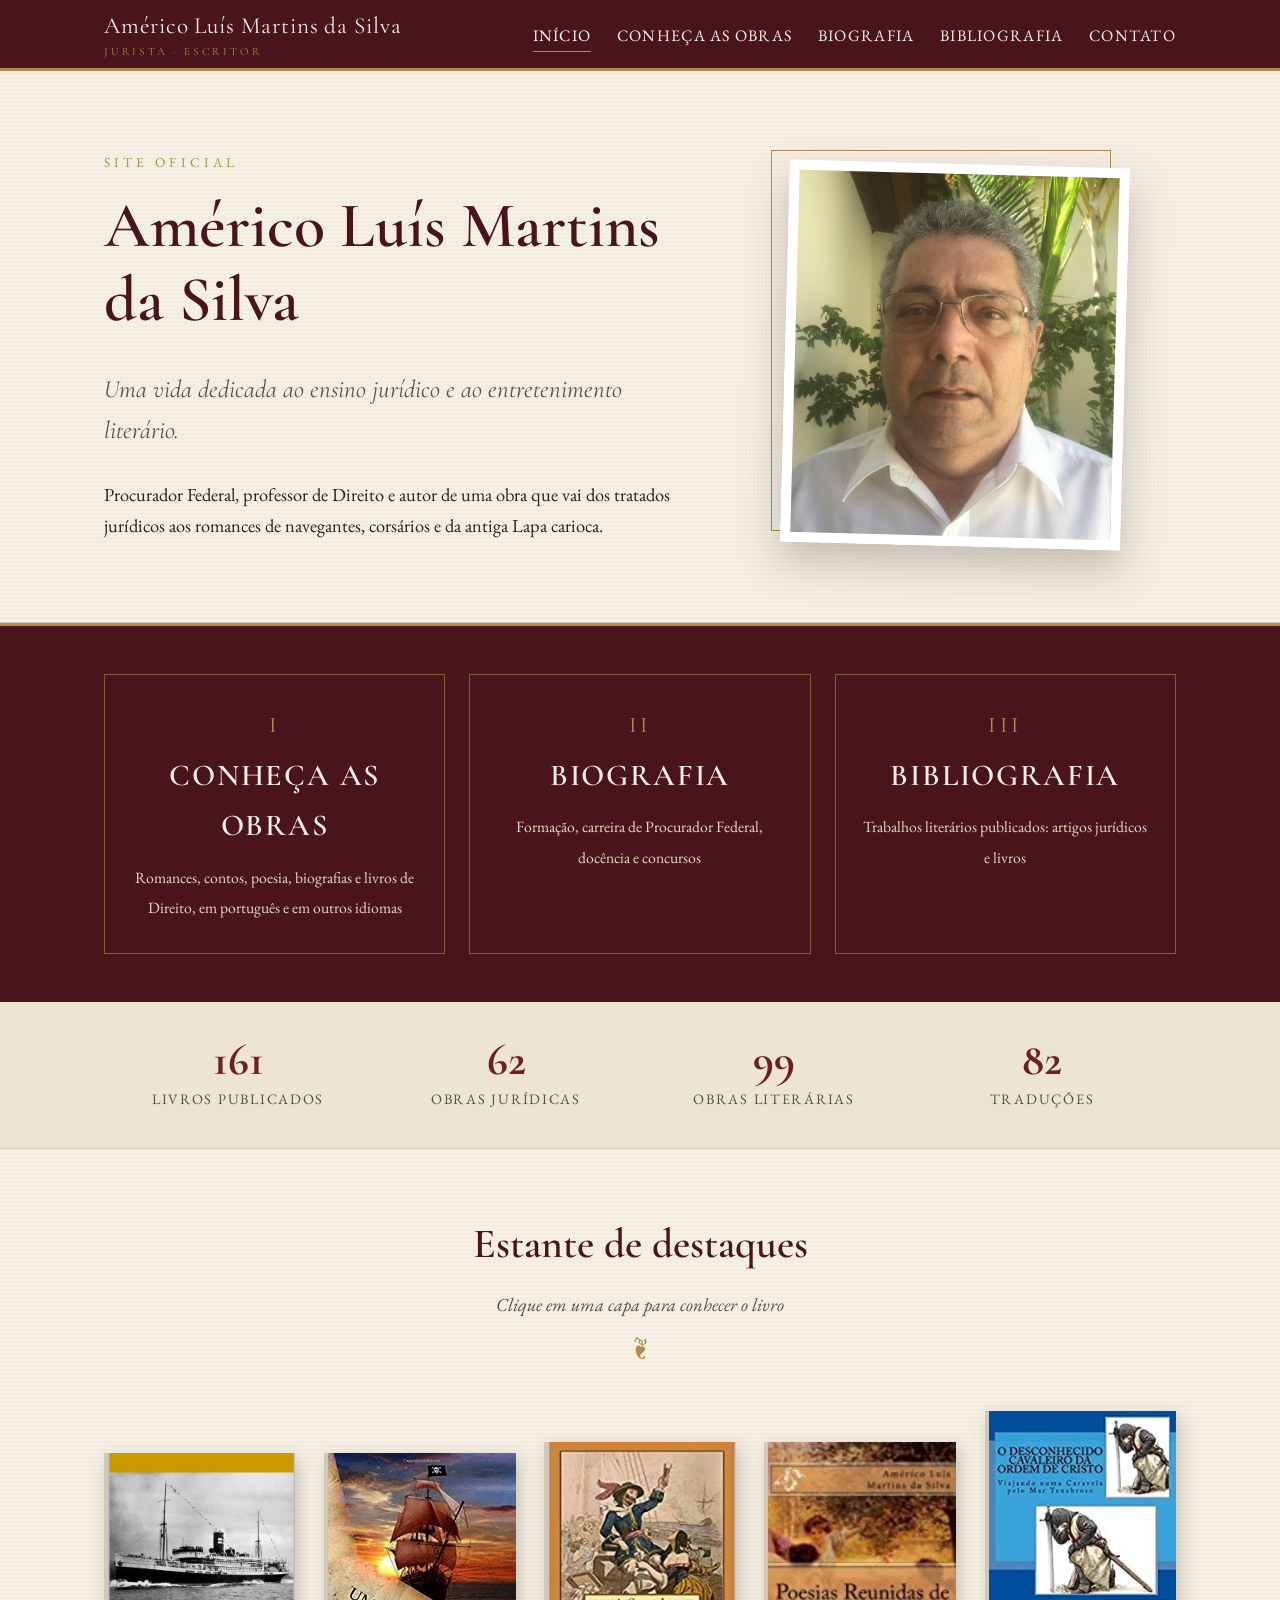
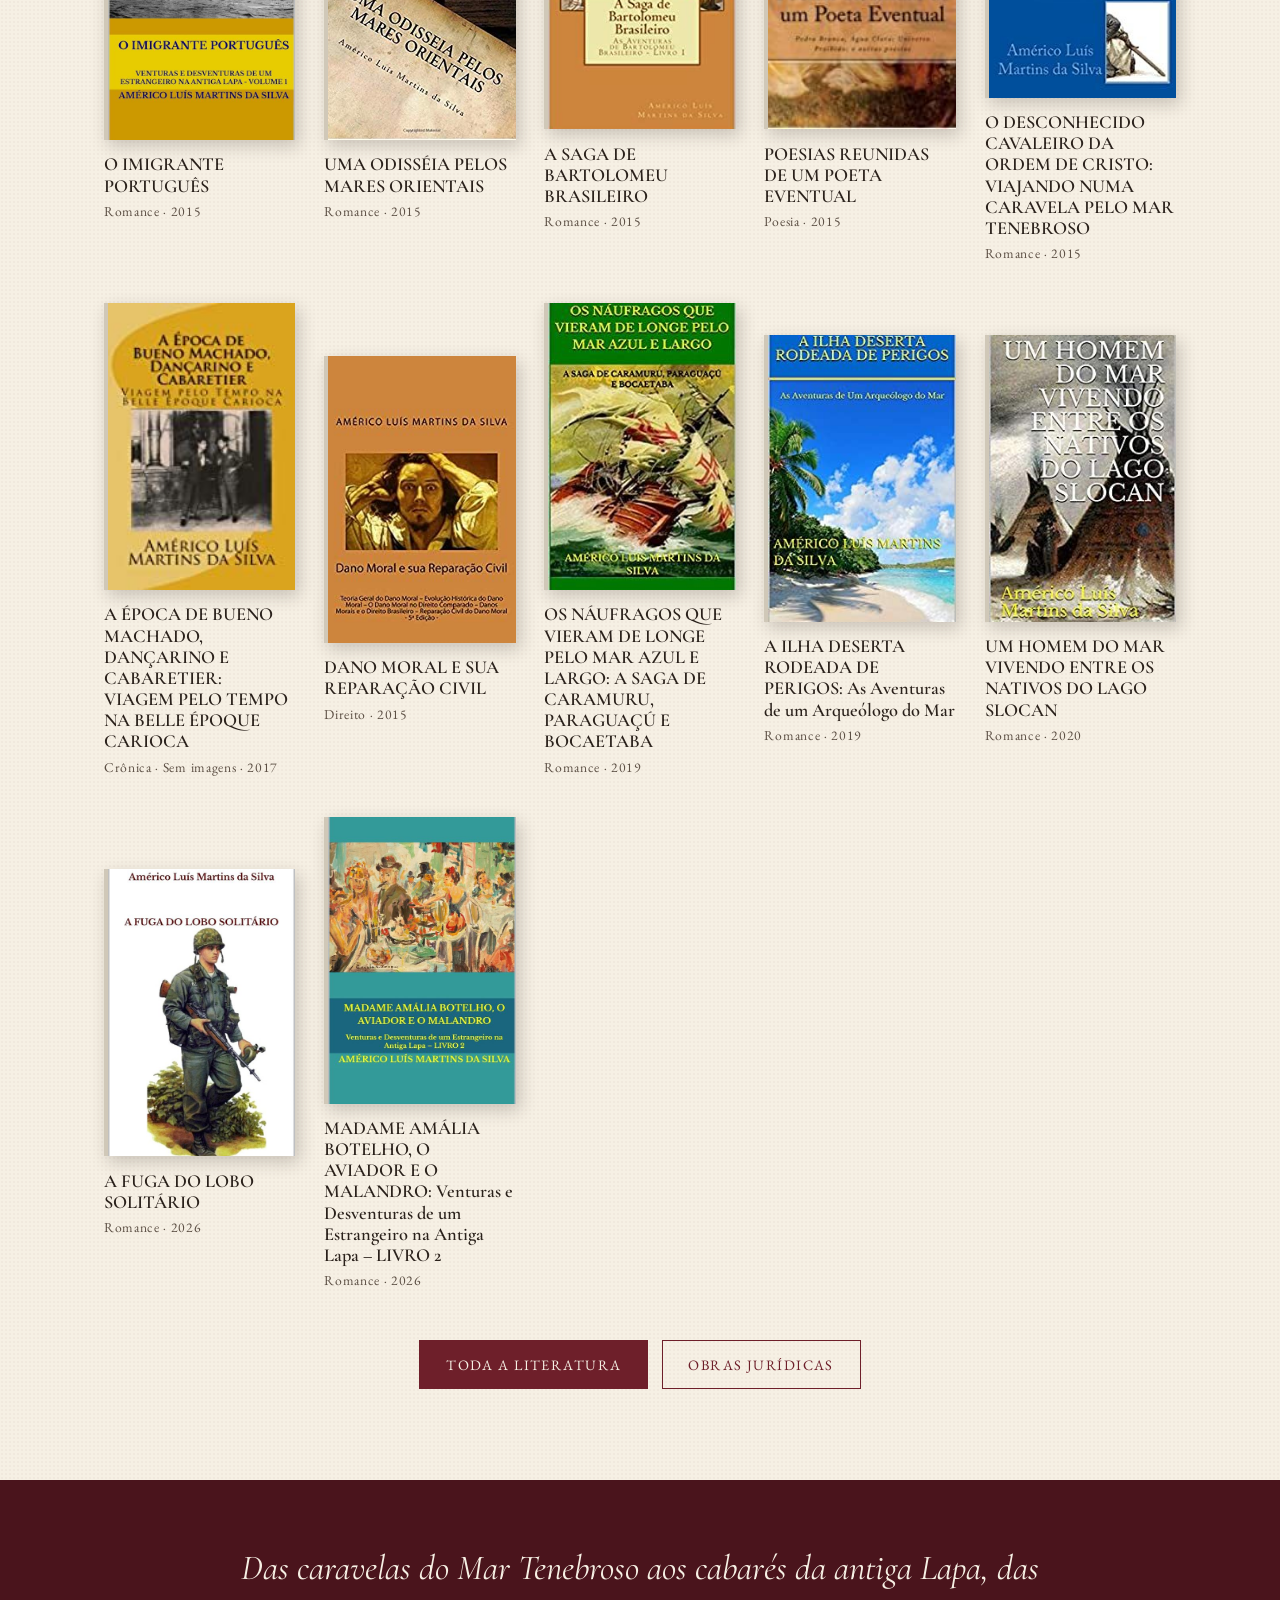
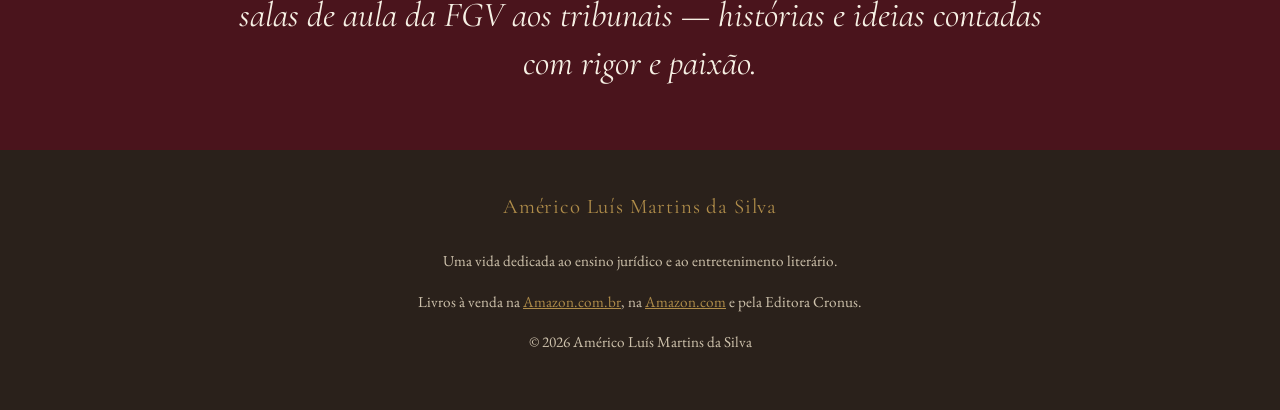
==== commit 6ed65a79: "Inclui os livros 155 a 161 e atualiza a bibliografia Co-Authored-By: Claude Opus 5.5 <noreply@anthro" ====
--- a/index.html
+++ b/index.html
@@ -8,7 +8,7 @@
   <link rel="preconnect" href="https://fonts.googleapis.com">
   <link rel="preconnect" href="https://fonts.gstatic.com" crossorigin>
   <link href="https://fonts.googleapis.com/css2?family=Cormorant+Garamond:ital,wght@0,500;0,600;1,500&family=EB+Garamond:ital@0;1&display=swap" rel="stylesheet">
-  <link rel="stylesheet" href="css/estilo.css?v=202611092038">
+  <link rel="stylesheet" href="css/estilo.css?v=202611241730">
 </head>
 <body>
   <header id="topo"></header>
@@ -79,7 +79,7 @@
   </main>
 
   <footer id="rodape"></footer>
-  <script src="js/obras.js?v=202611092038"></script>
-  <script src="js/site.js?v=202611092038"></script>
+  <script src="js/obras.js?v=202611241730"></script>
+  <script src="js/site.js?v=202611241730"></script>
 </body>
 </html>
